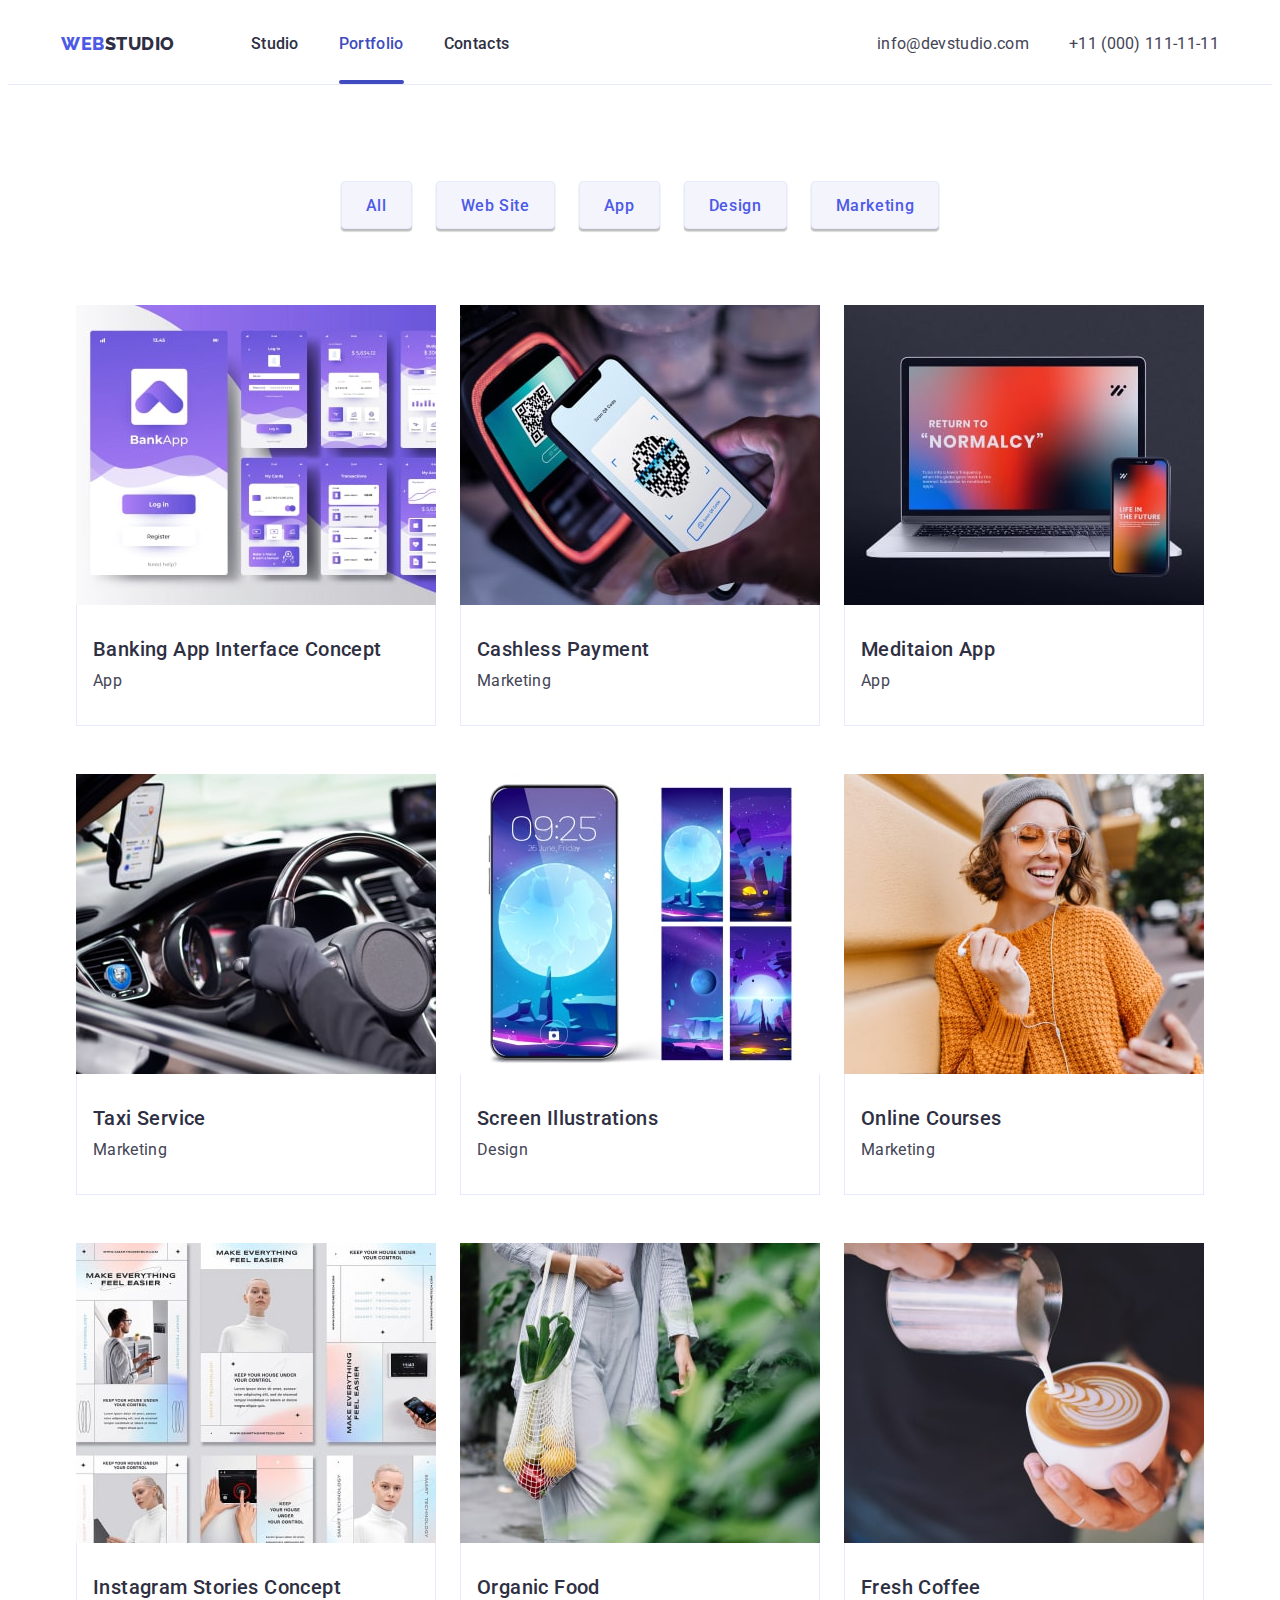
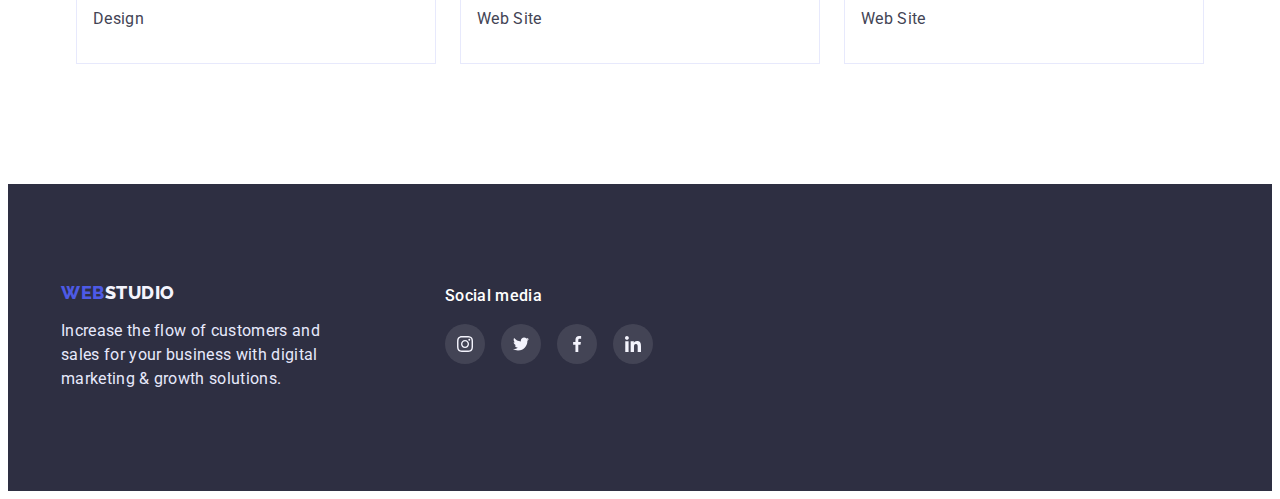
==== portfolio.html @ 9a51f952 "new hw" ====
<!DOCTYPE html>
<html lang="en">
  <head>
    <meta charset="UTF-8" />
    <meta http-equiv="X-UA-Compatible" content="IE=edge" />
    <meta name="viewport" content="width=device-width, initial-scale=1.0" />
    <title>Web-Studio</title>
    <link rel="preconnect" href="https://fonts.googleapis.com" />
    <link rel="preconnect" href="https://fonts.gstatic.com" crossorigin />
    <link
      href="https://fonts.googleapis.com/css2?family=Raleway:wght@800&family=Roboto:wght@400;500;700&display=swap"
      rel="stylesheet"
    />
    <link rel="stylesheet" href="https://cdnjs.cloudflare.com/ajax/libs/modern-normalize/1.1.0/modern-normalize.min.css" integrity="sha512-wpPYUAdjBVSE4KJnH1VR1HeZfpl1ub8YT/NKx4PuQ5NmX2tKuGu6U/JRp5y+Y8XG2tV+wKQpNHVUX03MfMFn9Q==" crossorigin="anonymous" referrerpolicy="no-referrer" />
    <link rel="stylesheet" href="./css/sytyles.css" />
  </head>

  <body>
    <!-- Header -->
    <header class="page-header">
      <div class="nav-links container">
        <nav class="header-nav">
          <a href="./index.html" class="logo"> <span class="web-logo">Web</span>Studio</a>
          <ul class="list nav">
            <li class="list-item"><a class="link" href="./index.html">Studio</a></li>
            <li class="list-item">
              <a class="link portfolio" href="./portfolio.html">Portfolio</a>
              <div class="line"></div>
            </li>
            <li class="list-item"><a class="link" href="#">Contacts<div class="contacts"></div></a></li>
          </ul>
        </nav>
        <ul class="list adress-header">
          <li class="list-item">
            <a class="link contact" href="mailto:info@devstudio.com">info@devstudio.com</a>
          </li>
          <li class="list-item">
            <a class="link contact" href="tel:+110001111111">+11 (000) 111-11-11</a>
          </li>
        </ul>
      </div>
    </header>

    <main>
      <section class="section products">
        <div class="container">
          <h1 class="invisible-title">Portfolio</h1>
          <!-- Filter -->
          <ul class="list filter">
            <li class="item"><button type="button" class="button button-filter">All</button></li>
            <li class="item">
              <button type="button" class="button button-filter">Web Site</button>
            </li>
            <li class="item"><button type="button" class="button button-filter">App</button></li>
            <li class="item"><button type="button" class="button button-filter">Design</button></li>
            <li class="item">
              <button type="button" class="button button-filter">Marketing</button>
            </li>
          </ul>

          <ul class="products list">
            <li class="list app card">
              <a class="link" href="">
                
                  <img
                    class="product-img"
                    src="./img-portfolio/img-8-min.jpg"
                    alt="App pages"
                    width="360"
                    height="300"
                  />
                
                <div class="card-content">
                  <h2 class="pre-title">Banking App Interface Concept</h2>
                  <p class="body">App</p>
                </div>
              </a>
            </li>
            <li class="list marketing card">
              <a class="link" href="">
                <img
                  class="product-img"
                  src="./img-portfolio/img-7-min.jpg"
                  alt="Phone pay on terminal"
                  width="360"
                />
                <div class="card-content">
                  <h2 class="pre-title">Cashless Payment</h2>
                  <p class="body">Marketing</p>
                </div>
              </a>
            </li>
            <li class="list app card">
              <a class="link" href="">
                <img
                  class="product-img"
                  src="./img-portfolio/img-6-min.jpg"
                  alt="good design on PC and phone"
                  width="360"
                />
                <div class="card-content">
                  <h2 class="pre-title">Meditaion App</h2>
                  <p class="body">App</p>
                </div>
              </a>
            </li>
            <li class="list marketing card">
              <a class="link" href="">
                <img
                  class="product-img"
                  src="./img-portfolio/img-5-min.jpg"
                  alt="Driver in car"
                  width="360"
                />
                <div class="card-content">
                  <h2 class="pre-title">Taxi Service</h2>
                  <p class="body">Marketing</p>
                </div>
              </a>
            </li>
            <li class="list design card">
              <a class="link" href="">
                <img
                  class="product-img"
                  src="./img-portfolio/img-4-min.jpg"
                  alt="Illustrations on phone"
                  width="360"
                />
                <div class="card-content">
                  <h2 class="pre-title">Screen Illustrations</h2>
                  <p class="body">Design</p>
                </div>
              </a>
            </li>
            <li class="list marketing card">
              <a class="link" href="">
                <img
                  class="product-img"
                  src="./img-portfolio/img-3-min.jpg"
                  alt="Funny girl"
                  width="360"
                />
                <div class="card-content">
                  <h2 class="pre-title">Online Courses</h2>
                  <p class="body">Marketing</p>
                </div>
              </a>
            </li>
            <li class="list design card">
              <a class="link" href="">
                <img
                  class="product-img"
                  src="./img-portfolio/img-2-min.jpg"
                  alt="Design instagram pictures"
                  width="360"
                />
                <div class="card-content">
                  <h2 class="pre-title">Instagram Stories Concept</h2>
                  <p class="body">Design</p>
                </div>
              </a>
            </li>
            <li class="list web-site card">
              <a class="link" href="">
                <img
                  class="product-img"
                  src="./img-portfolio/img-1-min.jpg"
                  alt="Fruits in bag"
                  width="360"
                />
                <div class="card-content">
                  <h2 class="pre-title">Organic Food</h2>
                  <p class="body">Web Site</p>
                </div>
              </a>
            </li>
            <li class="list web-site card">
              <a class="link" href="">
                <img
                  class="product-img"
                  src="./img-portfolio/img-min.jpg"
                  alt="Cop of coffe"
                  width="360"
                />
                <div class="card-content">
                  <h2 class="pre-title">Fresh Coffee</h2>
                  <p class="body">Web Site</p>
                </div>
              </a>
            </li>
          </ul>
        </div>
      </section>
    </main>

    <footer class="footer">
      <div class="container">
        <div class="content">
          <a href="./index.html" class="logo logo-footer"> <span class="web-logo">Web</span>Studio</a>
          <p class="body-footer body">
            Increase the flow of customers and sales for your business with digital marketing & growth
            solutions.
          </p>
        </div>

        <div class="footer-social">
          <p class="body">Social media</p>
          <ul class="list action">
            <li class="list-item icon">
              <a class="link-icon" href="">
                <svg class="svg-icon">
                  <use href="./img/symbol-defs.svg#icon-instagram"></use>
                </svg>
              </a>
            </li>
            <li class="list-item icon">
              <a class="link-icon" href="">
                <svg class="svg-icon">
                  <use href="./img/symbol-defs.svg#icon-twitter"></use>
                </svg>
              </a>
            </li>
            <li class="list-item icon">
              <a class="link-icon" href="">
                <svg class="svg-icon">
                  <use href="./img/symbol-defs.svg#icon-facebook"></use>
                </svg>
              </a>
            </li>
            <li class="list-item icon">
              <a class="link-icon" href="">
                <svg class="svg-icon">
                  <use href="./img/symbol-defs.svg#icon-linkedin"></use>
                </svg>
              </a>
            </li>
          </ul>
        </div>
      </div>
    </footer>
  </body>
</html>
---- css/sytyles.css ----
:root {
  --primary-brand: #4d5ae5;
  --pressed-state: #404bbf;
  --dark: #2e2f42;
  --hero-background: rgba(46, 47, 66, 0.7);
  --success: #31d0aa;
  --text: #434455;
  --subtle-text: #8e8f99;
  --accent: #e7e9fc;
  --light: #f4f4fd;
  --modal-overlay: #2e2f42;
  --hero-background: #2e2f42;
  --cloud: rgba(244, 244, 253, 1);

  --bacground-color: #e5e5e5;
  --background-cards: #ffffff;
  --hero-shadow: rgba(0, 0, 0, 0.15);
  --shadow-button-filter: 0px 3px 1px rgba(0, 0, 0, 0.1), 0px 2px 1px rgba(0, 0, 0, 0.08),
    0px 2px 2px rgba(0, 0, 0, 0.12);
}


/* Reset CSS */
h1,
h2,
h3,
p {
  margin: 0px;
  padding: 0;
}

body {
  background-color: var(--background-cards);
  color: var(--dark);
  font-family: Roboto, sans-serif;
}

ul {
  margin: 0;
  padding: 0;
  list-style: none;
}

a {
  text-decoration: none;
}

h2 {
  font-weight: 700;
  font-size: 36px;
  line-height: 1.11;
  letter-spacing: 0.02em;
}

h3 {
  font-weight: 500;
  font-size: 20px;
  line-height: 1.2;
  letter-spacing: 0.02em;
}

.section {
  margin: 0;
}

.body {
  font-weight: 400;
  font-size: 16px;
  line-height: 1.5;
  letter-spacing: 0.02em;
  color: var(--text);
  padding: 0;
  margin: 0;
}

.link {
  color: inherit;
}

.button {
  cursor: pointer;
}

.section {
  padding-top: 120px;
  padding-bottom: 120px;
}

.page-header {
  background-color: var(--background-cards);
  border-bottom: 1px solid var(--accent);
}

.container {
  margin-left: auto;
  margin-right: auto;
  padding-left: 15px;
  padding-right: 15px;
  max-width: 1158px;
}

.logo {
  margin-right: 76px;
  padding-bottom: 4px;
  color: var(--dark);
  font-family: Raleway, sans-serif;
  font-weight: 800;
  font-size: 18px;
  line-height: 1.33px;
  letter-spacing: 0.03em;
  text-transform: uppercase;
}
.web-logo {
  color: var(--primary-brand);
}

.header-nav {
  display: flex;
  align-items: center;
}

.nav {
  display: flex;

  font-weight: 500;
  font-size: 16px;
  line-height: 1.5;
  letter-spacing: 0.02em;
}

.adress-header {
  display: flex;
  justify-content: flex-end;
  padding-bottom: 4px;
}

.nav-links {
  display: flex;
  justify-content: space-between;
  align-items: center;
  flex-wrap: wrap;
}

.nav .list-item:not(:first-child),
.adress-header .list-item:not(:first-child) {
  margin-left: 40px;
}

.nav .link {
  display: block;
  padding-top: 24px;
  padding-bottom: 24px;
}

.nav .link:hover,
.nav .link:focus {
  color: var(--pressed-state);
}

.link.contact {
  padding-top: 0px;
  padding-bottom: 0px;
}

.line {
  content: "";
  display: block;
  height: 4px;
  background-color: var(--pressed-state);
  border-radius: 2px;
}

.link.contact:hover,
.link.contact:focus {
  color: var(--pressed-state);
}

.contacts:active {
  color: var(--pressed-state);
  margin-top: 24px;
  content: "";
  display: block;
  height: 4px;
  background-color: var(--pressed-state);
  border-radius: 2px;
}

.portfolio,
.studio {
  color: var(--pressed-state);
}

.link.contact {
  font-size: 16px;
  line-height: 1.5;
  letter-spacing: 0.02em;
  color: var(--text);
}

.adress-header{
  margin-left: auto;
}

.hero {
  max-width: 1440px;
  background-image: linear-gradient( to right, rgba(46, 47, 66, 0.7), rgba(46, 47, 66, 0.7)), url(../img/people-office\ 1-min.jpg);
    
  background-repeat: no-repeat;
  background-size: cover;
  background-position: center;
  
  margin-left: auto;
  margin-right: auto;
  padding: 188px 0px;
  text-align: center;
}



.hero-title {
  margin-bottom: 48px;
  
  font-weight: 700;
  font-size: 56px;
  line-height: 1.07;
  letter-spacing: 0.02em;
  color: var(--background-cards);
}

.button {
  font-family: inherit;
  font-weight: 500;
  font-size: 16px;
  line-height: 1.5;
  letter-spacing: 0.04em;
}

.hero-button {
  display: inline-block;
  min-height: 56px;
  min-width: 168px;
  padding: 16px 32px;
  border: 0;
  border-radius: 4px;

  color: var(--background-cards);
  background: var(--primary-brand);
  box-shadow: 0px 4px 4px var(--hero-shadow);
}

.hero-button:hover,
.hero-button:focus {
  background-color: var(--pressed-state);
}

.list-item {
  margin-left: auto;
  margin-right: auto;
}

.benefits-list .list-item {
  width: 264px;
}

.benefits-list {
  display: flex;
  justify-content: space-between;
  flex-wrap: wrap;
  gap: 24px;
}
/* .benefits-list .list-item:not(:last-child) {
  margin-right: 24px;
} */


.icon-box {
  box-sizing: border-box;
  width: 264px;
  height: 112px;
  border-radius: 4px;
  margin-bottom: 8px;
  padding: 24px 100px;
  background-color: var(--cloud);
}

.icon-box .feature-icon {
  width: 64px;
  height: 64px;
}

.benefits .ben-title {
  margin-bottom: 8px;
}

.invisible-title {
  position: absolute;
  width: 1px;
  height: 1px;
  margin: -1px;
  border: 0;
  padding: 0;

  white-space: nowrap;
  clip-path: inset(100%);
  clip: rect(0 0 0 0);
  overflow: hidden;
}

.solution-list {
  text-align: center;
}

.solution-list .list {
  display: flex;
  justify-content: space-between;
  flex-wrap: wrap;
  gap: 24px;
  row-gap: 32px;
}

.list.img {
  margin-right: auto;
}

.second-title {
  margin-bottom: 72px;
  letter-spacing: 0.02em;
  text-transform: capitalize;
}

.solution-list.section {
  padding-top: 0;

}

.our-team.section{
  background-color: var(--light);

}

.our-team .container {
  text-align: center;
}

.our-team .list {
  display: flex;
  justify-content: space-between;
  flex-wrap: wrap;
  gap: 24px;
  row-gap: 48px;
}

.our-team .list-item {
  background-color: var(--background-cards);
  box-shadow: 0px 1px 6px rgba(46, 47, 66, 0.08), 0px 1px 1px rgba(46, 47, 66, 0.16),
    0px 2px 1px rgba(46, 47, 66, 0.08);
  border-radius: 0px 0px 4px 4px;
}

.our-team .card-content {
  border: 0px;
}

.photo.team {
  display: block;
}

/* Customers */

.customers-logo {
  display: flex;
  flex-wrap: wrap;
  gap: 24px;
  row-gap: 24px;

}

.customers.section {
  padding-top: 130px;
  text-align: center;
}

.customers-logo .link {
  display: flex;
  justify-content:space-between;
  text-align: center;
  width: 168px;
  height: 88px;
  padding: 15px 31px;

  border: 1px solid var(--subtle-text);
  border-radius: 4px;
  color: var(--subtle-text);
}

.client-icon {
  fill: currentColor;
}

.customers-logo .link:focus,
.customers-logo .link:hover {
  color: var(--pressed-state);
  border: 1px solid var(--pressed-state);
}

/* ICONS Sotial networks */

.action {
  display: flex;
  justify-content: baseline;

}

.list-item.icon {
 box-shadow:none;
}

.link-icon {
  display: flex;
  justify-content: center;
  align-items: center;
  color: var(--light);
  background-color: var(--primary-brand);
  height: 40px;
  width: 40px;
  border-radius: 50%;
  margin-top: 8px;
}

.svg-icon {
  fill: currentColor;
  width: 16px;
  height: 16px;
}

.link-icon:hover,
.link-icon:focus {
  background-color: var(--pressed-state);
}

/* Cards */

.pre-title {
  margin-bottom: 8px;

  font-weight: 500;
  font-size: 20px;
  line-height: 1.2;
  letter-spacing: 0.02em;
}

.section.products {
  padding-top: 96px;
}


.button-filter {
  border: 1px solid var(--accent);
  border-radius: 4px;
  padding: 12px 24px;
  height: 48px;

  background-color: var(--light);
  color: var(--primary-brand);
  box-shadow: var(--shadow-button-filter);
}

.button-filter:hover,
.button-filter:focus {
  background-color: var(--pressed-state);
  color: var(--background-cards);
  border: 1px solid transparent;
}

.list.filter {
  margin-bottom: 76px;
  display: flex;
  justify-content: center;
  flex-wrap: wrap;
  gap: 24px;
}

/* .filter .item:not( :first-child) {
  margin-left: 24px;
} */

.project-title {
  padding-top: 32px;

  font-family: inherit;
  font-weight: 500;
  font-size: 20px;
  line-height: 1.2;
  letter-spacing: 0.02em;
}

.product-img {
  display: block;
}

.list.card:hover,
.list.card:focus {
  box-shadow: 0px 1px 6px rgba(46, 47, 66, 0.08), 0px 1px 1px rgba(46, 47, 66, 0.16), 0px 2px 1px rgba(46, 47, 66, 0.08);
}

.list.card .link:hover,
.list.card .link:focus {
  border: 0.5px solid #F4F4FD;
}

.card-content {
  border: 1px solid var(--accent);
  border-top: 0;
  padding: 32px 16px;
}

.products.list {
  display: flex;
  flex-wrap: wrap;
  justify-content: center;
  gap: 24px;
  row-gap: 48px;
}


.footer {
  padding: 100px 0px;

  background-color: var(--dark);
}

.footer .container {
  display: flex;
}

.logo-footer {
  margin-bottom: 16px;

  color: var(--light);
}

.body-footer {

  margin-top: 16px;
  margin-right: 120px;
  width: 264px;

  color: var(--accent);
}

.footer-social {
  width: 208px;
  padding: 0;
  margin: 0;
}

.footer-social .body {
  font-weight: 500;
  font-size: 16px;
  line-height: 1.5;
  letter-spacing: 0.02em;
  color: var(--background-cards);
}

.footer .list.action {
  gap: 16px;
  margin: 16px 80px 0 0;
}

.footer-social .link-icon {
  margin: 0;
  background: rgba(255, 255, 255, 0.1);
}

.footer-social .link-icon:hover,
.footer-social .link-icon:focus {
  background: var(--success);
}
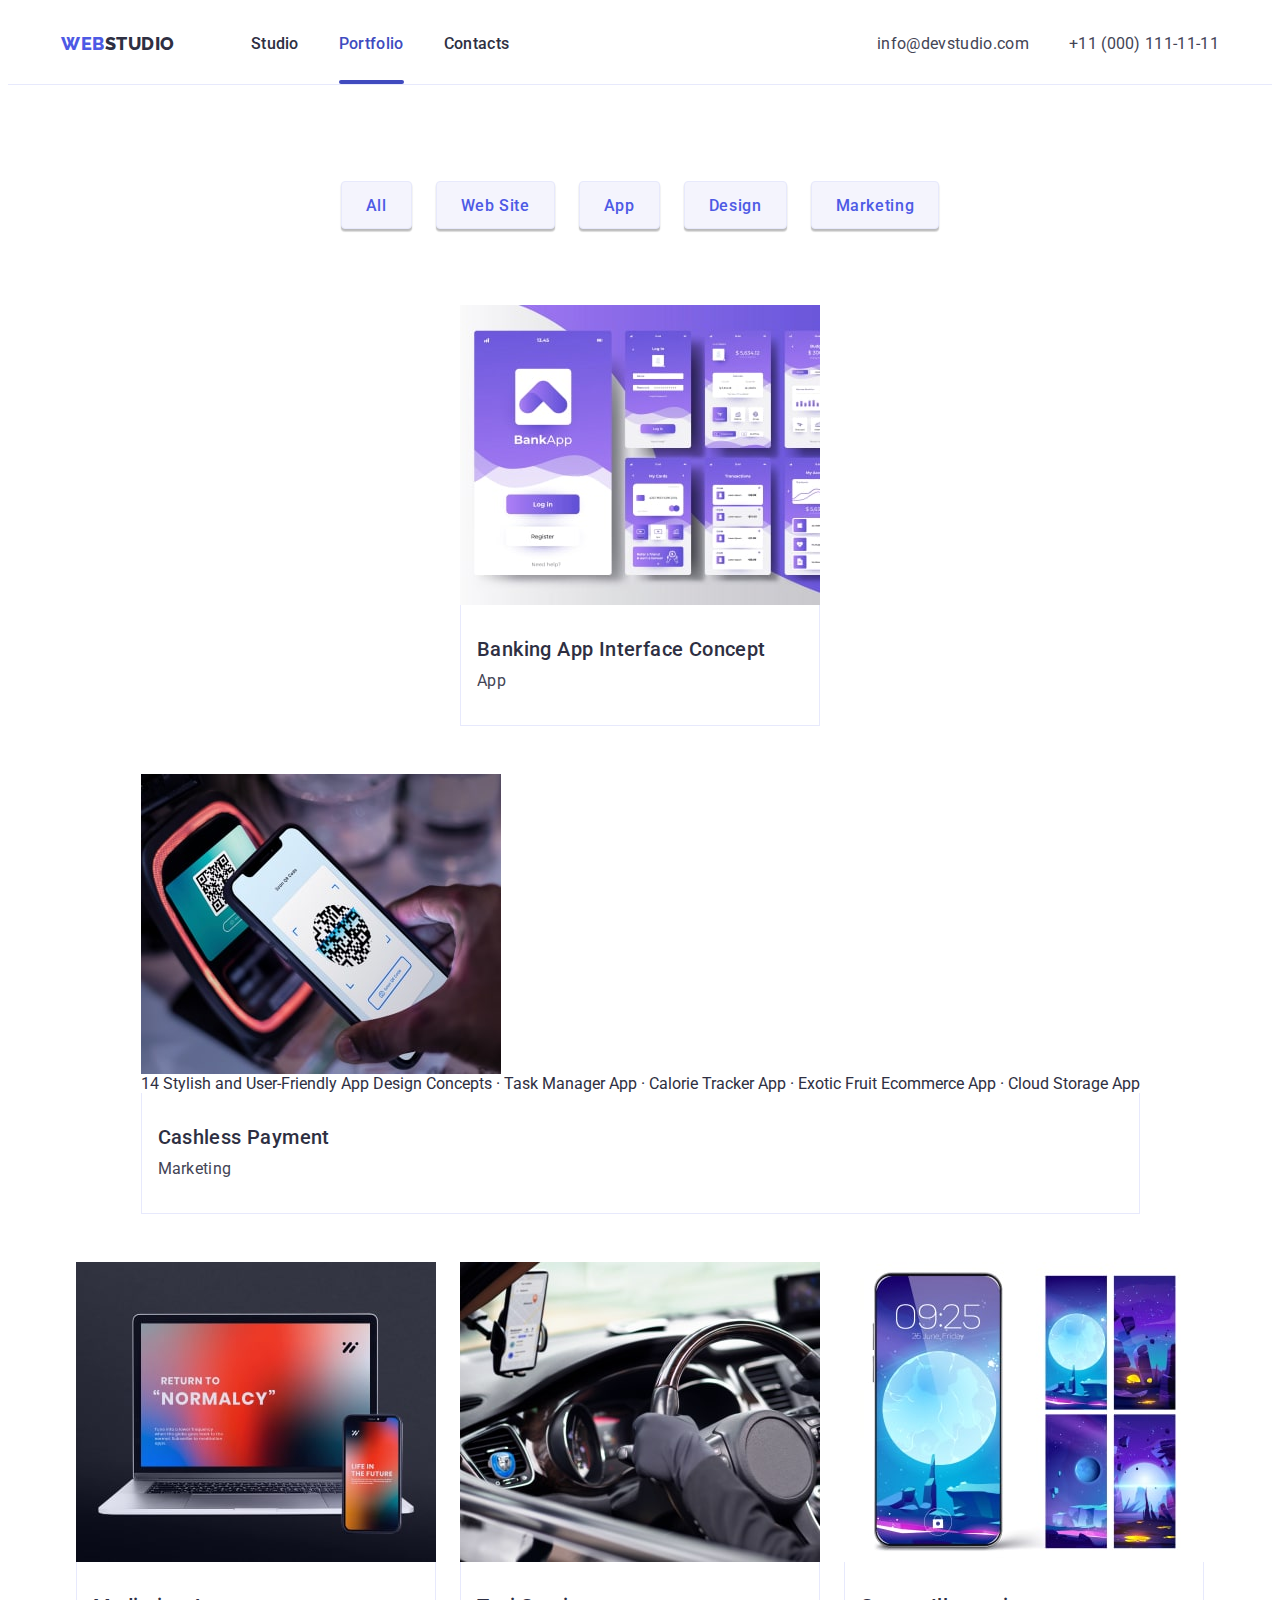
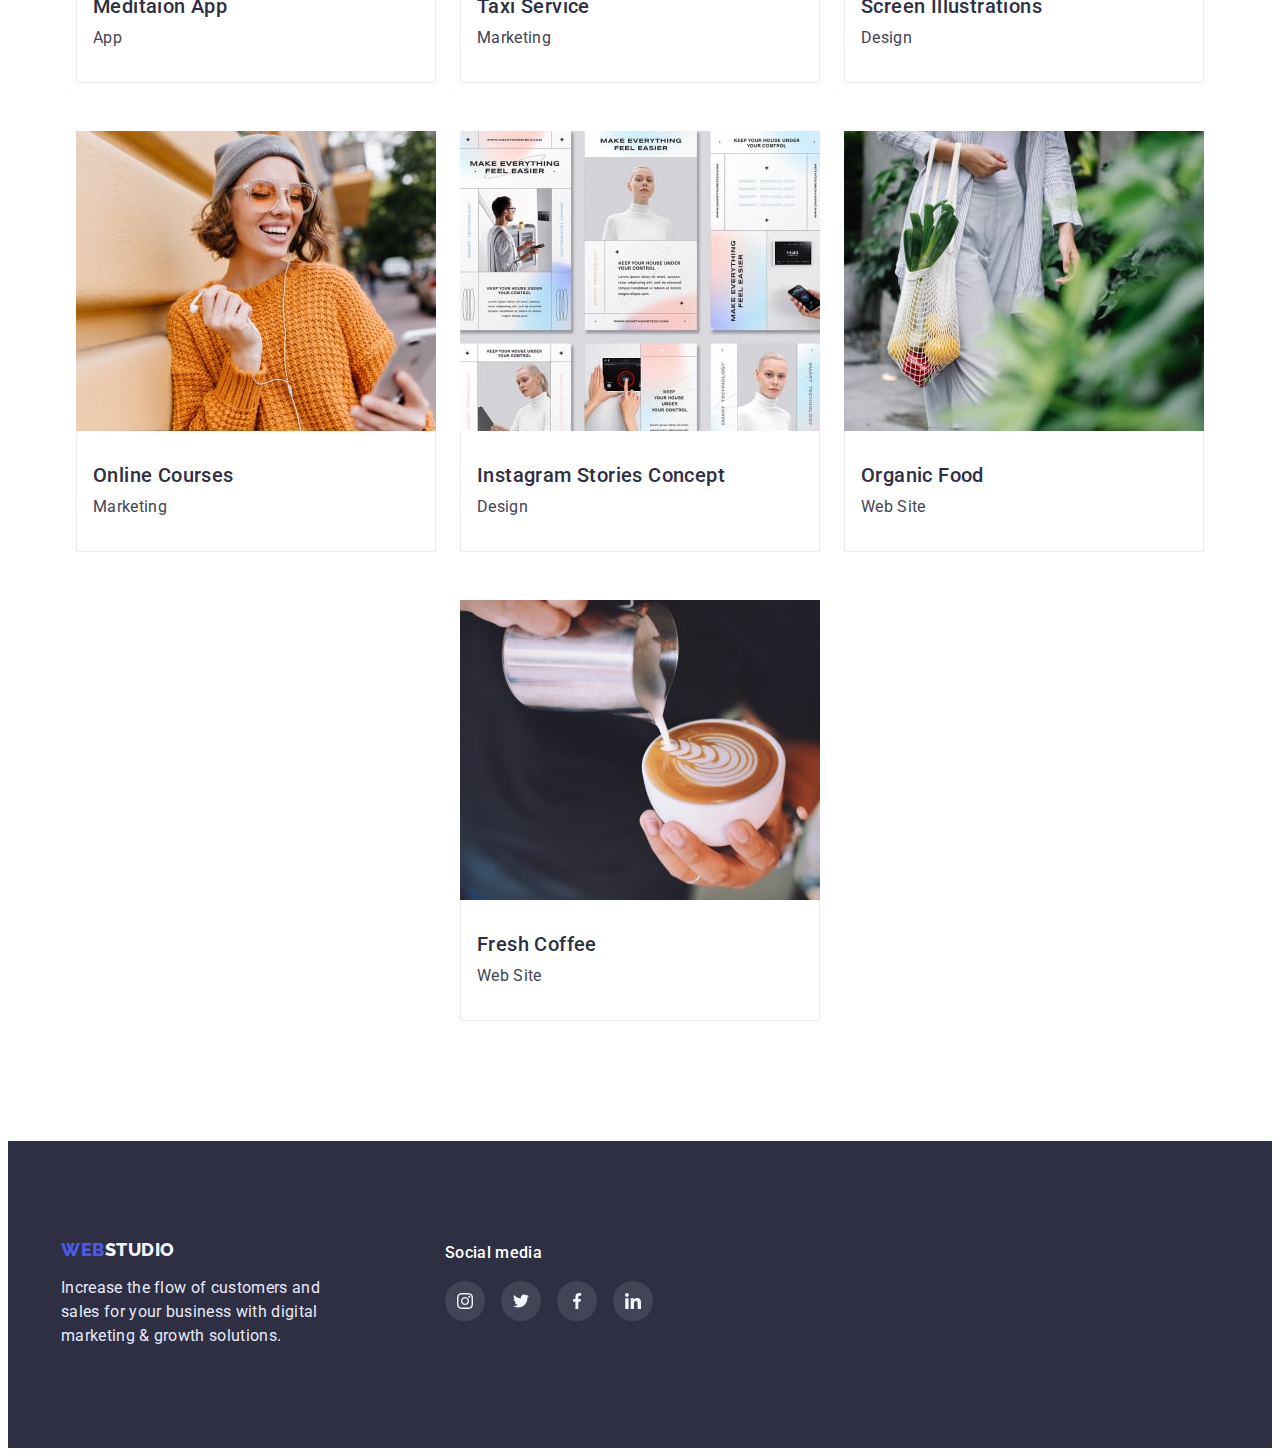
==== commit 252bfe42: "transferred from hw-4" ====
--- a/portfolio.html
+++ b/portfolio.html
@@ -78,12 +78,17 @@
             </li>
             <li class="list marketing card">
               <a class="link" href="">
-                <img
-                  class="product-img"
-                  src="./img-portfolio/img-7-min.jpg"
-                  alt="Phone pay on terminal"
-                  width="360"
-                />
+                <div class="thumb">
+                  <img
+                    class="product-img"
+                    src="./img-portfolio/img-7-min.jpg"
+                    alt="Phone pay on terminal"
+                    width="360"
+                  />
+                  <div class="product-actions">
+                    <p class="action-content">14 Stylish and User-Friendly App Design Concepts · Task Manager App · Calorie Tracker App · Exotic Fruit Ecommerce App · Cloud Storage App</p>
+                  </div>
+                </div>
                 <div class="card-content">
                   <h2 class="pre-title">Cashless Payment</h2>
                   <p class="body">Marketing</p>
--- a/css/sytyles.css
+++ b/css/sytyles.css
@@ -277,9 +277,12 @@
   box-sizing: border-box;
   width: 264px;
   height: 112px;
+  display: flex;
+  justify-content: center;
+  align-items: center;
+
   border-radius: 4px;
   margin-bottom: 8px;
-  padding: 24px 100px;
   background-color: var(--cloud);
 }
 
@@ -380,13 +383,16 @@
   text-align: center;
 }
 
+.list-item.client .link {
+  justify-content: center;
+  align-items: center;
+}
+
 .customers-logo .link {
   display: flex;
-  justify-content:space-between;
   text-align: center;
   width: 168px;
   height: 88px;
-  padding: 15px 31px;
 
   border: 1px solid var(--subtle-text);
   border-radius: 4px;
@@ -413,6 +419,10 @@
 
 .list-item.icon {
  box-shadow:none;
+}
+
+.list.action {
+  margin-top: 8px;
 }
 
 .link-icon {
@@ -424,7 +434,7 @@
   height: 40px;
   width: 40px;
   border-radius: 50%;
-  margin-top: 8px;
+  
 }
 
 .svg-icon {
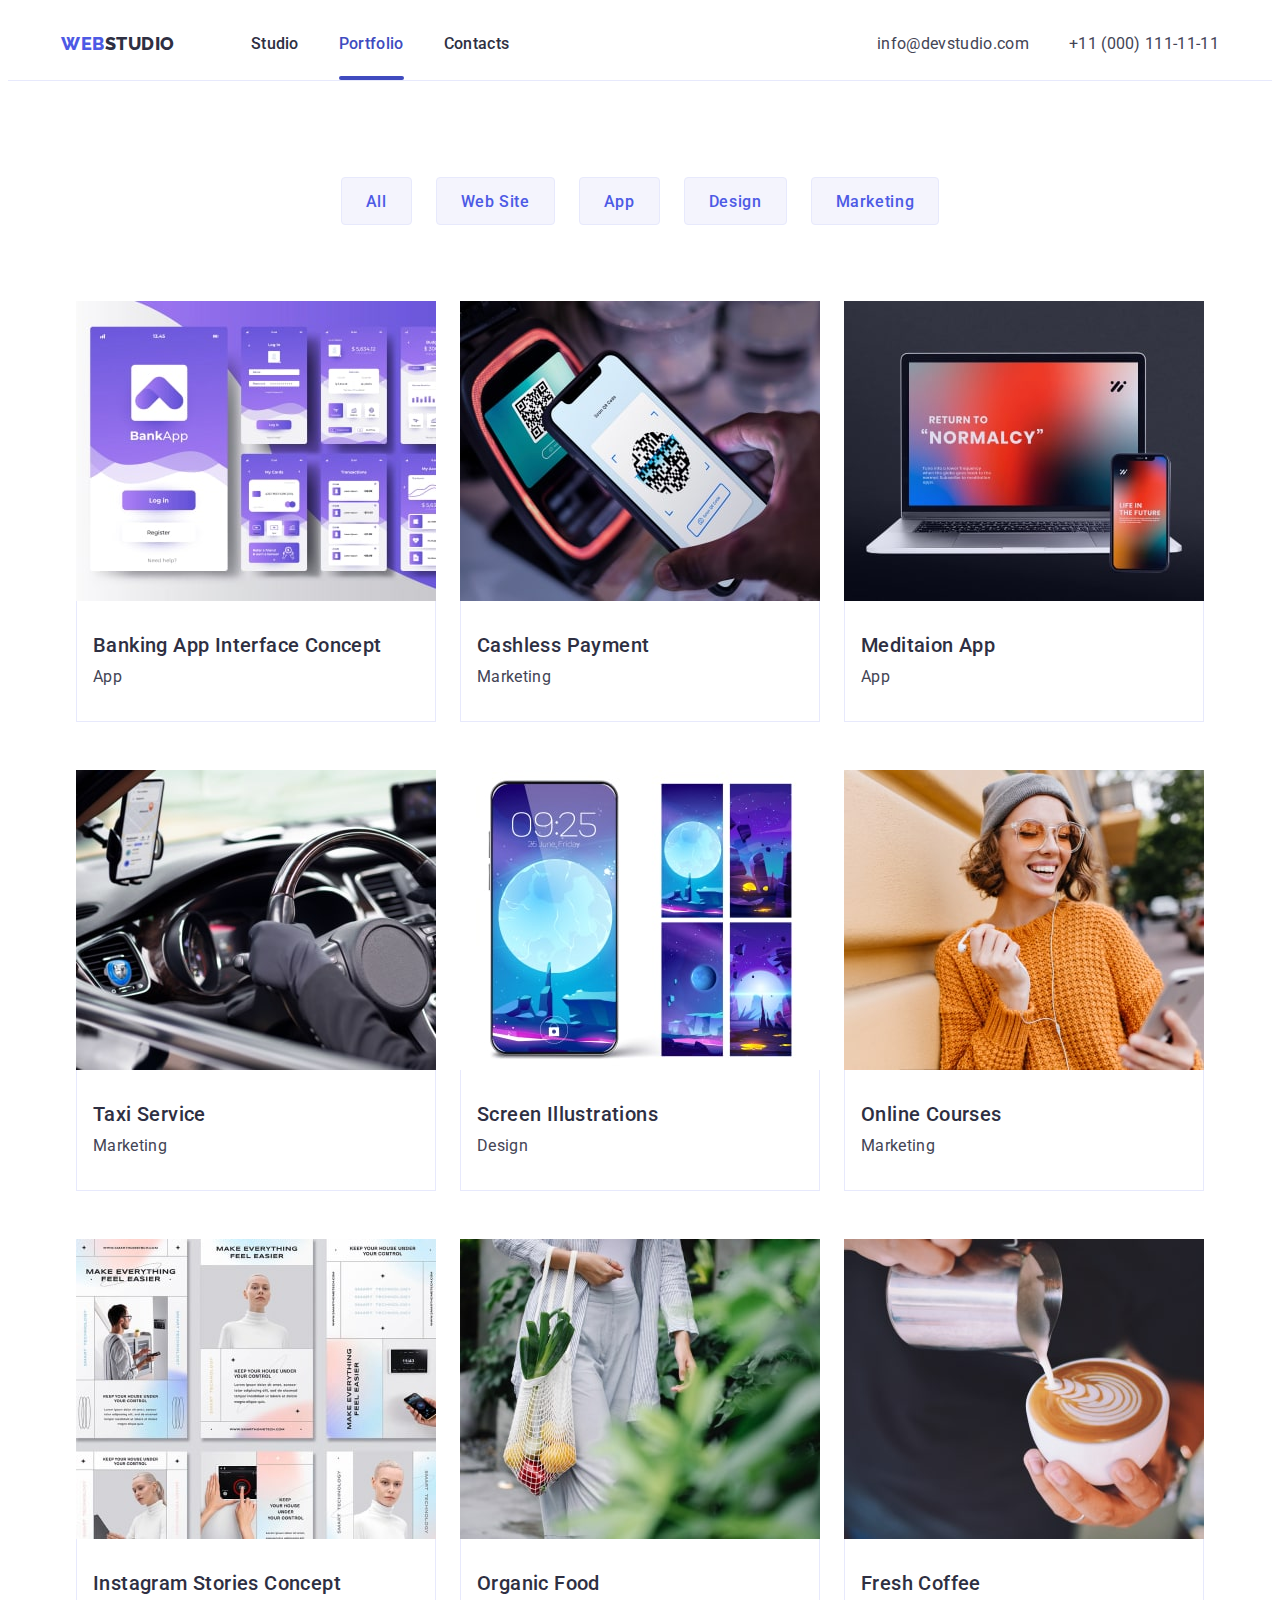
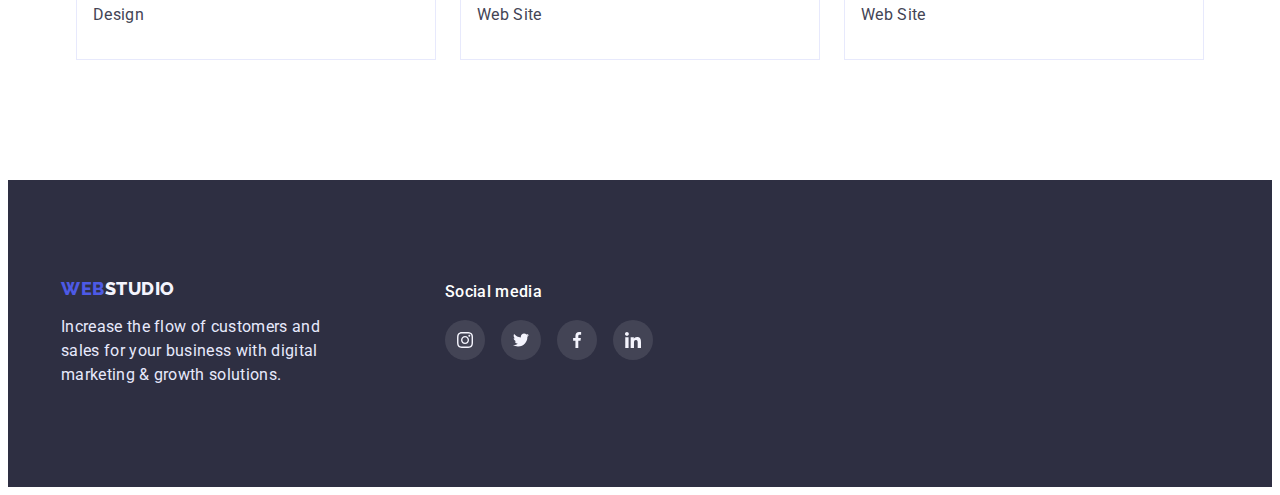
==== commit 8de0d921: "hw-5 finished" ====
--- a/portfolio.html
+++ b/portfolio.html
@@ -11,7 +11,13 @@
       href="https://fonts.googleapis.com/css2?family=Raleway:wght@800&family=Roboto:wght@400;500;700&display=swap"
       rel="stylesheet"
     />
-    <link rel="stylesheet" href="https://cdnjs.cloudflare.com/ajax/libs/modern-normalize/1.1.0/modern-normalize.min.css" integrity="sha512-wpPYUAdjBVSE4KJnH1VR1HeZfpl1ub8YT/NKx4PuQ5NmX2tKuGu6U/JRp5y+Y8XG2tV+wKQpNHVUX03MfMFn9Q==" crossorigin="anonymous" referrerpolicy="no-referrer" />
+    <link
+      rel="stylesheet"
+      href="https://cdnjs.cloudflare.com/ajax/libs/modern-normalize/1.1.0/modern-normalize.min.css"
+      integrity="sha512-wpPYUAdjBVSE4KJnH1VR1HeZfpl1ub8YT/NKx4PuQ5NmX2tKuGu6U/JRp5y+Y8XG2tV+wKQpNHVUX03MfMFn9Q=="
+      crossorigin="anonymous"
+      referrerpolicy="no-referrer"
+    />
     <link rel="stylesheet" href="./css/sytyles.css" />
   </head>
 
@@ -25,9 +31,13 @@
             <li class="list-item"><a class="link" href="./index.html">Studio</a></li>
             <li class="list-item">
               <a class="link portfolio" href="./portfolio.html">Portfolio</a>
-              <div class="line"></div>
-            </li>
-            <li class="list-item"><a class="link" href="#">Contacts<div class="contacts"></div></a></li>
+            </li>
+            <li class="list-item">
+              <a class="link" href="#"
+                >Contacts
+                <div class="contacts"></div
+              ></a>
+            </li>
           </ul>
         </nav>
         <ul class="list adress-header">
@@ -45,6 +55,7 @@
       <section class="section products">
         <div class="container">
           <h1 class="invisible-title">Portfolio</h1>
+
           <!-- Filter -->
           <ul class="list filter">
             <li class="item"><button type="button" class="button button-filter">All</button></li>
@@ -58,10 +69,11 @@
             </li>
           </ul>
 
+          <!-- Cards -->
           <ul class="products list">
             <li class="list app card">
               <a class="link" href="">
-                
+                <div class="product-thumb">
                   <img
                     class="product-img"
                     src="./img-portfolio/img-8-min.jpg"
@@ -69,16 +81,24 @@
                     width="360"
                     height="300"
                   />
-                
+                  <div class="product-actions">
+                    <p class="action-content">
+                      14 Stylish and User-Friendly App Design Concepts · Task Manager App · Calorie
+                      Tracker App · Exotic Fruit Ecommerce App · Cloud Storage App
+                    </p>
+                  </div>
+                </div>
+
                 <div class="card-content">
                   <h2 class="pre-title">Banking App Interface Concept</h2>
                   <p class="body">App</p>
                 </div>
               </a>
             </li>
+
             <li class="list marketing card">
               <a class="link" href="">
-                <div class="thumb">
+                <div class="product-thumb">
                   <img
                     class="product-img"
                     src="./img-portfolio/img-7-min.jpg"
@@ -86,7 +106,10 @@
                     width="360"
                   />
                   <div class="product-actions">
-                    <p class="action-content">14 Stylish and User-Friendly App Design Concepts · Task Manager App · Calorie Tracker App · Exotic Fruit Ecommerce App · Cloud Storage App</p>
+                    <p class="action-content">
+                      14 Stylish and User-Friendly App Design Concepts · Task Manager App · Calorie
+                      Tracker App · Exotic Fruit Ecommerce App · Cloud Storage App
+                    </p>
                   </div>
                 </div>
                 <div class="card-content">
@@ -95,98 +118,162 @@
                 </div>
               </a>
             </li>
+
             <li class="list app card">
               <a class="link" href="">
-                <img
-                  class="product-img"
-                  src="./img-portfolio/img-6-min.jpg"
-                  alt="good design on PC and phone"
-                  width="360"
-                />
+                <div class="product-thumb">
+                  <img
+                    class="product-img"
+                    src="./img-portfolio/img-6-min.jpg"
+                    alt="good design on PC and phone"
+                    width="360"
+                  />
+                  <div class="product-actions">
+                    <p class="action-content">
+                      14 Stylish and User-Friendly App Design Concepts · Task Manager App · Calorie
+                      Tracker App · Exotic Fruit Ecommerce App · Cloud Storage App
+                    </p>
+                  </div>
+                </div>
+
                 <div class="card-content">
                   <h2 class="pre-title">Meditaion App</h2>
                   <p class="body">App</p>
                 </div>
               </a>
             </li>
+
             <li class="list marketing card">
               <a class="link" href="">
-                <img
-                  class="product-img"
-                  src="./img-portfolio/img-5-min.jpg"
-                  alt="Driver in car"
-                  width="360"
-                />
+                <div class="product-thumb">
+                  <img
+                    class="product-img"
+                    src="./img-portfolio/img-5-min.jpg"
+                    alt="Driver in car"
+                    width="360"
+                  />
+                  <div class="product-actions">
+                    <p class="action-content">
+                      14 Stylish and User-Friendly App Design Concepts · Task Manager App · Calorie
+                      Tracker App · Exotic Fruit Ecommerce App · Cloud Storage App
+                    </p>
+                  </div>
+                </div>
                 <div class="card-content">
                   <h2 class="pre-title">Taxi Service</h2>
                   <p class="body">Marketing</p>
                 </div>
               </a>
             </li>
+
             <li class="list design card">
               <a class="link" href="">
-                <img
-                  class="product-img"
-                  src="./img-portfolio/img-4-min.jpg"
-                  alt="Illustrations on phone"
-                  width="360"
-                />
+                <div class="product-thumb">
+                  <img
+                    class="product-img"
+                    src="./img-portfolio/img-4-min.jpg"
+                    alt="Illustrations on phone"
+                    width="360"
+                  />
+                  <div class="product-actions">
+                    <p class="action-content">
+                      14 Stylish and User-Friendly App Design Concepts · Task Manager App · Calorie
+                      Tracker App · Exotic Fruit Ecommerce App · Cloud Storage App
+                    </p>
+                  </div>
+                </div>
                 <div class="card-content">
                   <h2 class="pre-title">Screen Illustrations</h2>
                   <p class="body">Design</p>
                 </div>
               </a>
             </li>
+
             <li class="list marketing card">
               <a class="link" href="">
-                <img
-                  class="product-img"
-                  src="./img-portfolio/img-3-min.jpg"
-                  alt="Funny girl"
-                  width="360"
-                />
+                <div class="product-thumb">
+                  <img
+                    class="product-img"
+                    src="./img-portfolio/img-3-min.jpg"
+                    alt="Funny girl"
+                    width="360"
+                  />
+                  <div class="product-actions">
+                    <p class="action-content">
+                      14 Stylish and User-Friendly App Design Concepts · Task Manager App · Calorie
+                      Tracker App · Exotic Fruit Ecommerce App · Cloud Storage App
+                    </p>
+                  </div>
+                </div>
                 <div class="card-content">
                   <h2 class="pre-title">Online Courses</h2>
                   <p class="body">Marketing</p>
                 </div>
               </a>
             </li>
+
             <li class="list design card">
               <a class="link" href="">
-                <img
-                  class="product-img"
-                  src="./img-portfolio/img-2-min.jpg"
-                  alt="Design instagram pictures"
-                  width="360"
-                />
+                <div class="product-thumb">
+                  <img
+                    class="product-img"
+                    src="./img-portfolio/img-2-min.jpg"
+                    alt="Design instagram pictures"
+                    width="360"
+                  />
+                  <div class="product-actions">
+                    <p class="action-content">
+                      14 Stylish and User-Friendly App Design Concepts · Task Manager App · Calorie
+                      Tracker App · Exotic Fruit Ecommerce App · Cloud Storage App
+                    </p>
+                  </div>
+                </div>
                 <div class="card-content">
                   <h2 class="pre-title">Instagram Stories Concept</h2>
                   <p class="body">Design</p>
                 </div>
               </a>
             </li>
+
             <li class="list web-site card">
               <a class="link" href="">
-                <img
-                  class="product-img"
-                  src="./img-portfolio/img-1-min.jpg"
-                  alt="Fruits in bag"
-                  width="360"
-                />
+                <div class="product-thumb">
+                  <img
+                    class="product-img"
+                    src="./img-portfolio/img-1-min.jpg"
+                    alt="Fruits in bag"
+                    width="360"
+                  />
+                  <div class="product-actions">
+                    <p class="action-content">
+                      14 Stylish and User-Friendly App Design Concepts · Task Manager App · Calorie
+                      Tracker App · Exotic Fruit Ecommerce App · Cloud Storage App
+                    </p>
+                  </div>
+                </div>
                 <div class="card-content">
                   <h2 class="pre-title">Organic Food</h2>
                   <p class="body">Web Site</p>
                 </div>
               </a>
             </li>
+
             <li class="list web-site card">
               <a class="link" href="">
-                <img
-                  class="product-img"
-                  src="./img-portfolio/img-min.jpg"
-                  alt="Cop of coffe"
-                  width="360"
-                />
+                <div class="product-thumb">
+                  <img
+                    class="product-img"
+                    src="./img-portfolio/img-min.jpg"
+                    alt="Cop of coffe"
+                    width="360"
+                  />
+                  <div class="product-actions">
+                    <p class="action-content">
+                      14 Stylish and User-Friendly App Design Concepts · Task Manager App · Calorie
+                      Tracker App · Exotic Fruit Ecommerce App · Cloud Storage App
+                    </p>
+                  </div>
+                </div>
                 <div class="card-content">
                   <h2 class="pre-title">Fresh Coffee</h2>
                   <p class="body">Web Site</p>
@@ -201,10 +288,12 @@
     <footer class="footer">
       <div class="container">
         <div class="content">
-          <a href="./index.html" class="logo logo-footer"> <span class="web-logo">Web</span>Studio</a>
+          <a href="./index.html" class="logo logo-footer">
+            <span class="web-logo">Web</span>Studio</a
+          >
           <p class="body-footer body">
-            Increase the flow of customers and sales for your business with digital marketing & growth
-            solutions.
+            Increase the flow of customers and sales for your business with digital marketing &
+            growth solutions.
           </p>
         </div>
 
--- a/css/sytyles.css
+++ b/css/sytyles.css
@@ -19,7 +19,6 @@
     0px 2px 2px rgba(0, 0, 0, 0.12);
 }
 
-
 /* Reset CSS */
 h1,
 h2,
@@ -101,7 +100,6 @@
 
 .logo {
   margin-right: 76px;
-  padding-bottom: 4px;
   color: var(--dark);
   font-family: Raleway, sans-serif;
   font-weight: 800;
@@ -131,7 +129,6 @@
 .adress-header {
   display: flex;
   justify-content: flex-end;
-  padding-bottom: 4px;
 }
 
 .nav-links {
@@ -147,9 +144,12 @@
 }
 
 .nav .link {
+  position: relative;
   display: block;
   padding-top: 24px;
   padding-bottom: 24px;
+
+  transition: color 250ms cubic-bezier(0.4, 0, 0.2, 1);
 }
 
 .nav .link:hover,
@@ -157,17 +157,25 @@
   color: var(--pressed-state);
 }
 
+.studio::after,
+.portfolio::after {
+  position: absolute;
+  content: "";
+  display: block;
+  width: 100%;
+  height: 4px;
+  bottom: 0%;
+  left: 0;
+
+  background-color: var(--pressed-state);
+  border-radius: 2px;
+}
+
 .link.contact {
   padding-top: 0px;
   padding-bottom: 0px;
-}
-
-.line {
-  content: "";
-  display: block;
-  height: 4px;
-  background-color: var(--pressed-state);
-  border-radius: 2px;
+
+  transition: color 250ms cubic-bezier(0.4, 0, 0.2, 1);
 }
 
 .link.contact:hover,
@@ -197,29 +205,28 @@
   color: var(--text);
 }
 
-.adress-header{
+.adress-header {
   margin-left: auto;
 }
 
 .hero {
   max-width: 1440px;
-  background-image: linear-gradient( to right, rgba(46, 47, 66, 0.7), rgba(46, 47, 66, 0.7)), url(../img/people-office\ 1-min.jpg);
-    
+  background-image: linear-gradient(to right, rgba(46, 47, 66, 0.7), rgba(46, 47, 66, 0.7)),
+    url(../img/people-office\ 1-min.jpg);
+
   background-repeat: no-repeat;
   background-size: cover;
   background-position: center;
-  
+
   margin-left: auto;
   margin-right: auto;
   padding: 188px 0px;
   text-align: center;
 }
 
-
-
 .hero-title {
   margin-bottom: 48px;
-  
+
   font-weight: 700;
   font-size: 56px;
   line-height: 1.07;
@@ -246,6 +253,8 @@
   color: var(--background-cards);
   background: var(--primary-brand);
   box-shadow: 0px 4px 4px var(--hero-shadow);
+
+  transition: background-color 250ms cubic-bezier(0.4, 0, 0.2, 1);
 }
 
 .hero-button:hover,
@@ -253,6 +262,74 @@
   background-color: var(--pressed-state);
 }
 
+.backdrop {
+  position: fixed;
+  top: 0;
+  left: 0;
+  width: 100%;
+  height: 100%;
+  background-color: rgba(46, 47, 66, 0.4);
+  opacity: 1;
+
+  transform: translateY(0%);
+  transition: transform 250ms cubic-bezier(0.4, 0, 0.2, 1),
+    opacity 250ms cubic-bezier(0.4, 0, 0.2, 1);
+}
+
+.backdrop.is-hidden {
+  opacity: 0;
+  pointer-events: none;
+  transform: translateY(100%);
+}
+
+.backdrop.is-hidden .modal {
+  transform: translate(-50%, -50%) translateY(0) scale(0.8);
+}
+
+.modal {
+  position: absolute;
+  top: 50%;
+  left: 50%;
+
+  height: 576px;
+  width: 408px;
+  padding: 24px;
+  background-color: #fcfcfc;
+  opacity: 1;
+
+  transform: translate(-50%, -50%) translateY(0);
+  transition: transform 250ms cubic-bezier(0.4, 0, 0.2, 1),
+    opacity 250ms cubic-bezier(0.4, 0, 0.2, 1);
+}
+
+.close-button {
+  display: flex;
+  justify-content: center;
+  align-items: center;
+  margin-left: auto;
+  width: 24px;
+  height: 24px;
+  color: #000000;
+  background-color: var(--accent);
+  border: 1px solid rgba(0, 0, 0, 0.1);
+  border-radius: 50%;
+  cursor: pointer;
+
+  transition: color 250ms cubic-bezier(0.4, 0, 0.2, 1),
+    background-color 250ms cubic-bezier(0.4, 0, 0.2, 1);
+}
+
+.close-svg {
+  width: 8px;
+  height: 8px;
+  fill: currentColor;
+}
+
+.close-button:active {
+  color: #ffffff;
+  background-color: var(--pressed-state);
+}
+
 .list-item {
   margin-left: auto;
   margin-right: auto;
@@ -268,10 +345,10 @@
   flex-wrap: wrap;
   gap: 24px;
 }
+
 /* .benefits-list .list-item:not(:last-child) {
   margin-right: 24px;
 } */
-
 
 .icon-box {
   box-sizing: border-box;
@@ -333,12 +410,10 @@
 
 .solution-list.section {
   padding-top: 0;
-
-}
-
-.our-team.section{
+}
+
+.our-team.section {
   background-color: var(--light);
-
 }
 
 .our-team .container {
@@ -375,7 +450,6 @@
   flex-wrap: wrap;
   gap: 24px;
   row-gap: 24px;
-
 }
 
 .customers.section {
@@ -384,6 +458,7 @@
 }
 
 .list-item.client .link {
+  display: flex;
   justify-content: center;
   align-items: center;
 }
@@ -397,6 +472,8 @@
   border: 1px solid var(--subtle-text);
   border-radius: 4px;
   color: var(--subtle-text);
+
+  transition: color 250ms cubic-bezier(0.4, 0, 0.2, 1), border 250ms cubic-bezier(0.4, 0, 0.2, 1);
 }
 
 .client-icon {
@@ -414,11 +491,10 @@
 .action {
   display: flex;
   justify-content: baseline;
-
 }
 
 .list-item.icon {
- box-shadow:none;
+  box-shadow: none;
 }
 
 .list.action {
@@ -434,7 +510,8 @@
   height: 40px;
   width: 40px;
   border-radius: 50%;
-  
+
+  transition: background-color 250ms cubic-bezier(0.4, 0, 0.2, 1);
 }
 
 .svg-icon {
@@ -462,7 +539,6 @@
 .section.products {
   padding-top: 96px;
 }
-
 
 .button-filter {
   border: 1px solid var(--accent);
@@ -472,7 +548,10 @@
 
   background-color: var(--light);
   color: var(--primary-brand);
-  box-shadow: var(--shadow-button-filter);
+
+  transition: background-color 250ms cubic-bezier(0.4, 0, 0.2, 1),
+    color 250ms cubic-bezier(0.4, 0, 0.2, 1), border 250ms cubic-bezier(0.4, 0, 0.2, 1),
+    box-shadow 250ms cubic-bezier(0.4, 0, 0.2, 1);
 }
 
 .button-filter:hover,
@@ -480,6 +559,7 @@
   background-color: var(--pressed-state);
   color: var(--background-cards);
   border: 1px solid transparent;
+  box-shadow: var(--shadow-button-filter);
 }
 
 .list.filter {
@@ -508,14 +588,14 @@
   display: block;
 }
 
+.list.card {
+  transition: box-shadow 250ms cubic-bezier(0.4, 0, 0.2, 1);
+}
+
 .list.card:hover,
 .list.card:focus {
-  box-shadow: 0px 1px 6px rgba(46, 47, 66, 0.08), 0px 1px 1px rgba(46, 47, 66, 0.16), 0px 2px 1px rgba(46, 47, 66, 0.08);
-}
-
-.list.card .link:hover,
-.list.card .link:focus {
-  border: 0.5px solid #F4F4FD;
+  box-shadow: 0px 1px 6px rgba(46, 47, 66, 0.08), 0px 1px 1px rgba(46, 47, 66, 0.16),
+    0px 2px 1px rgba(46, 47, 66, 0.08);
 }
 
 .card-content {
@@ -523,6 +603,56 @@
   border-top: 0;
   padding: 32px 16px;
 }
+.list.card .link {
+  transition: border 250ms cubic-bezier(0.4, 0, 0.2, 1);
+}
+
+.list.card .link:hover .card-content,
+.list.card .link:focus {
+  border: 0.5px solid #f4f4fd;
+  border-top: 0;
+}
+
+/* Бекграунд зображень */
+
+.product-thumb {
+  position: relative;
+  overflow: hidden;
+}
+
+.action-content {
+  top: 0%;
+  left: 0;
+  padding: 32px 40px;
+
+  color: var(--light);
+  font-weight: 400;
+  font-size: 16px;
+  line-height: 1.5;
+  letter-spacing: 0.02em;
+}
+
+.list.card:hover .product-actions {
+  transform: translateY(0);
+}
+
+.product-actions {
+  position: absolute;
+  display: inline-block;
+  height: 100%;
+  top: 0%;
+  left: 0;
+  background-color: var(--primary-brand);
+
+  transform: translateY(100%);
+  transition: transform 250ms cubic-bezier(0.4, 0, 0.2, 1);
+
+  /* transition-property: transform;
+  transition-duration: 500ms;
+  transition-timing-function: ease;
+  transition-delay: 0; */
+}
+/* -- */
 
 .products.list {
   display: flex;
@@ -532,7 +662,6 @@
   row-gap: 48px;
 }
 
-
 .footer {
   padding: 100px 0px;
 
@@ -550,7 +679,6 @@
 }
 
 .body-footer {
-
   margin-top: 16px;
   margin-right: 120px;
   width: 264px;
@@ -585,4 +713,4 @@
 .footer-social .link-icon:hover,
 .footer-social .link-icon:focus {
   background: var(--success);
-}+}
